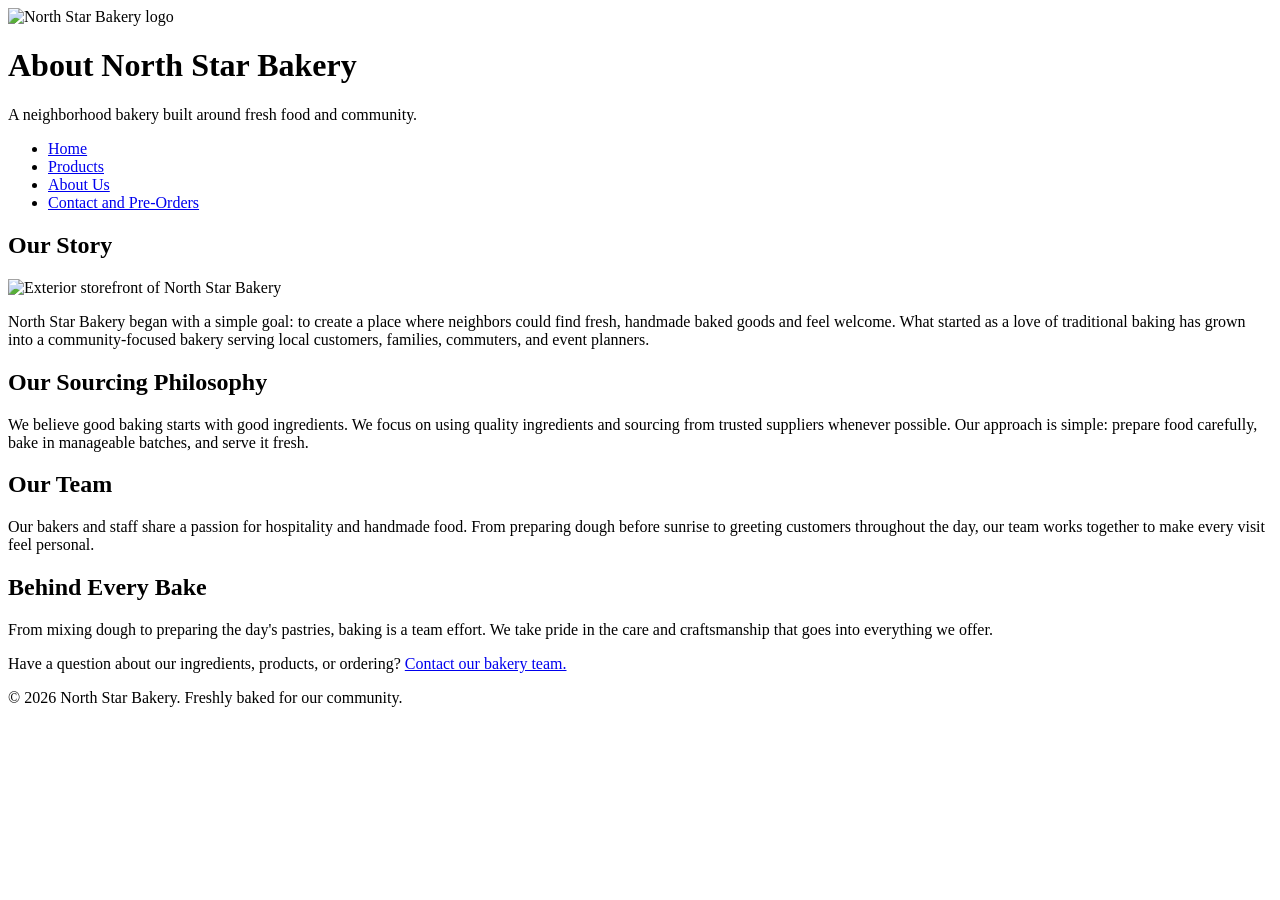
==== index.html @ 99250899 "Rename About to index.html" ====
<link rel="stylesheet" href="styles.css">

<!DOCTYPE html>

<html lang="en">

<head>

    <meta charset="UTF-8">

    <meta name="viewport" content="width=device-width, initial-scale=1.0">

    <title>North Star Bakery | About Us</title>

</head>

<body>

    <header>

        <img src="bakery-logo.png" alt="North Star Bakery logo">

        <h1>About North Star Bakery</h1>

        <p>A neighborhood bakery built around fresh food and community.</p>

        <nav>

            <ul>

                <li><a href="index.html">Home</a></li>

                <li><a href="products.html">Products</a></li>

                <li><a href="about.html">About Us</a></li>

                <li><a href="contact.html">Contact and Pre-Orders</a></li>

            </ul>

        </nav>

    </header>

    <main>

        <section>

            <h2>Our Story</h2>

            <img src="bakery-storefront.jpg"

                 alt="Exterior storefront of North Star Bakery">

            <p>

                North Star Bakery began with a simple goal: to create a place

                where neighbors could find fresh, handmade baked goods and

                feel welcome. What started as a love of traditional baking has

                grown into a community-focused bakery serving local customers,

                families, commuters, and event planners.

            </p>

        </section>

        <section>

            <h2>Our Sourcing Philosophy</h2>

            <p>

                We believe good baking starts with good ingredients. We focus

                on using quality ingredients and sourcing from trusted suppliers

                whenever possible. Our approach is simple: prepare food

                carefully, bake in manageable batches, and serve it fresh.

            </p>

        </section>

        <section>

            <h2>Our Team</h2>

            <p>

                Our bakers and staff share a passion for hospitality and

                handmade food. From preparing dough before sunrise to greeting

                customers throughout the day, our team works together to make

                every visit feel personal.

            </p>

        </section>

        <section>

            <h2>Behind Every Bake</h2>

            <p>

                From mixing dough to preparing the day's pastries, baking is a

                team effort. We take pride in the care and craftsmanship that

                goes into everything we offer.

            </p>

            <p>

                Have a question about our ingredients, products, or ordering?

                <a href="contact.html">Contact our bakery team.</a>

            </p>

        </section>

    </main>

    <footer>

        <p>© 2026 North Star Bakery. Freshly baked for our community.</p>

    </footer>

</body>

</html>
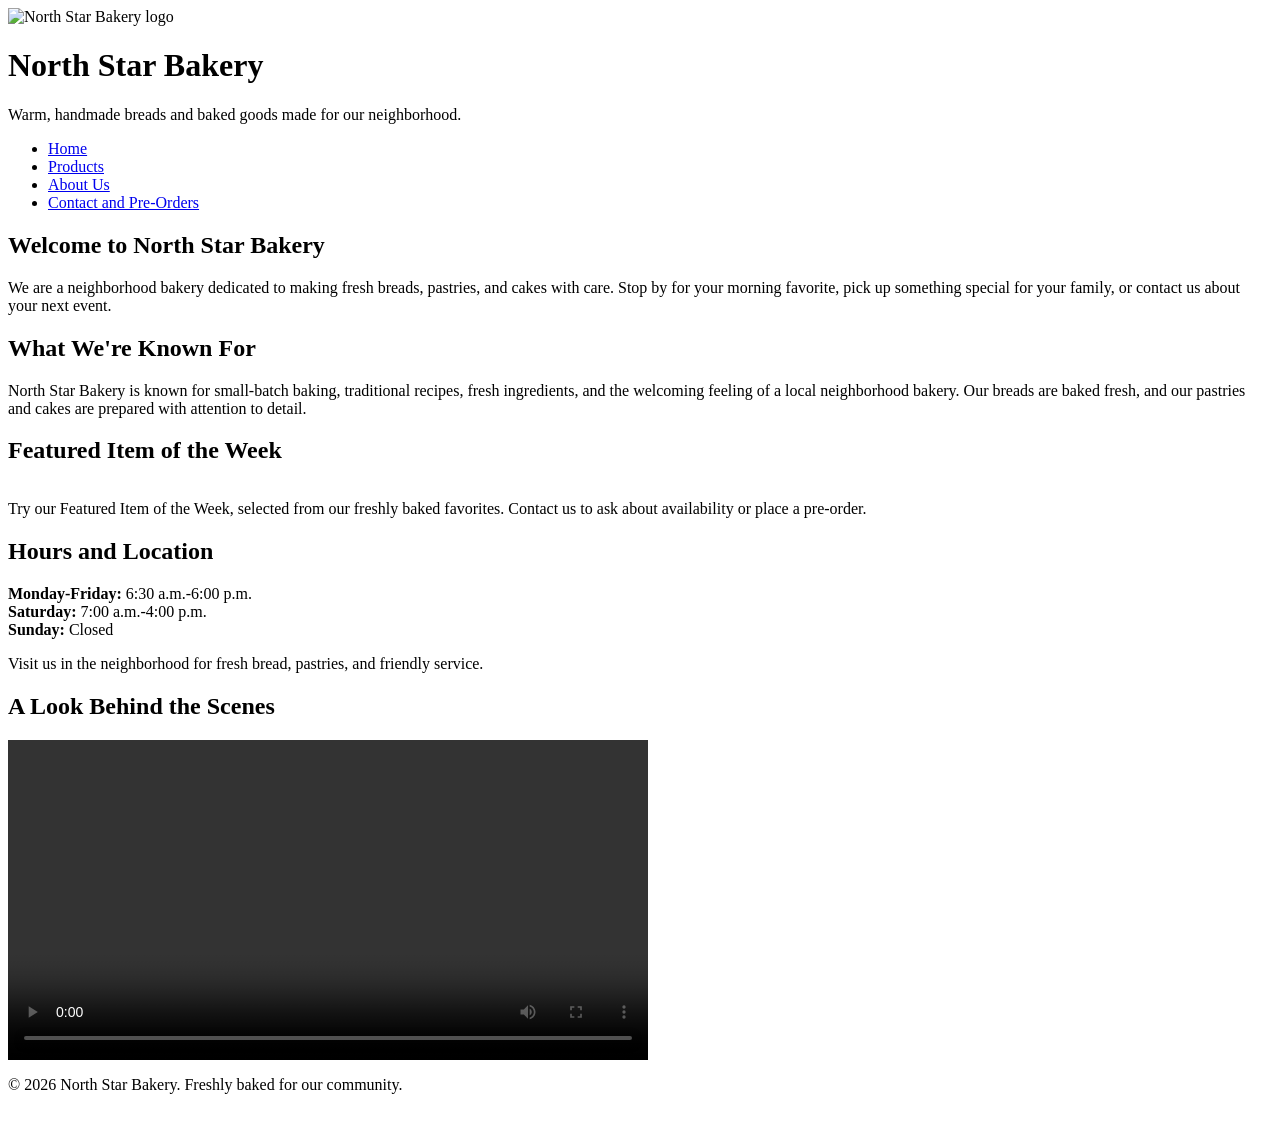
==== commit 6e7453aa: "Rename Html Code to index.html" ====
--- a/index.html
+++ b/index.html
@@ -10,7 +10,7 @@
 
     <meta name="viewport" content="width=device-width, initial-scale=1.0">
 
-    <title>North Star Bakery | About Us</title>
+    <title>North Star Bakery | Home</title>
 
 </head>
 
@@ -20,9 +20,9 @@
 
         <img src="bakery-logo.png" alt="North Star Bakery logo">
 
-        <h1>About North Star Bakery</h1>
+        <h1>North Star Bakery</h1>
 
-        <p>A neighborhood bakery built around fresh food and community.</p>
+        <p>Warm, handmade breads and baked goods made for our neighborhood.</p>
 
         <nav>
 
@@ -46,23 +46,17 @@
 
         <section>
 
-            <h2>Our Story</h2>
-
-            <img src="bakery-storefront.jpg"
-
-                 alt="Exterior storefront of North Star Bakery">
+            <h2>Welcome to North Star Bakery</h2>
 
             <p>
 
-                North Star Bakery began with a simple goal: to create a place
+                We are a neighborhood bakery dedicated to making fresh breads,
 
-                where neighbors could find fresh, handmade baked goods and
+                pastries, and cakes with care. Stop by for your morning favorite,
 
-                feel welcome. What started as a love of traditional baking has
+                pick up something special for your family, or contact us about
 
-                grown into a community-focused bakery serving local customers,
-
-                families, commuters, and event planners.
+                your next event.
 
             </p>
 
@@ -70,17 +64,17 @@
 
         <section>
 
-            <h2>Our Sourcing Philosophy</h2>
+            <h2>What We're Known For</h2>
 
             <p>
 
-                We believe good baking starts with good ingredients. We focus
+                North Star Bakery is known for small-batch baking, traditional
 
-                on using quality ingredients and sourcing from trusted suppliers
+                recipes, fresh ingredients, and the welcoming feeling of a local
 
-                whenever possible. Our approach is simple: prepare food
+                neighborhood bakery. Our breads are baked fresh, and our pastries
 
-                carefully, bake in manageable batches, and serve it fresh.
+                and cakes are prepared with attention to detail.
 
             </p>
 
@@ -88,17 +82,27 @@
 
         <section>
 
-            <h2>Our Team</h2>
+            <h2>Featured Item of the Week</h2>
+
+            <picture>
+
+                <source media="(min-width: 800px)" srcset="bakery-feature-large.jpg">
+
+                <source media="(max-width: 799px)" srcset="bakery-feature-small.jpg">
+
+                <img src="bakery-feature-small.jpg"
+
+                     alt="Featured freshly baked bakery item displayed for customers">
+
+            </picture>
 
             <p>
 
-                Our bakers and staff share a passion for hospitality and
+                Try our Featured Item of the Week, selected from our freshly
 
-                handmade food. From preparing dough before sunrise to greeting
+                baked favorites. Contact us to ask about availability or place
 
-                customers throughout the day, our team works together to make
-
-                every visit feel personal.
+                a pre-order.
 
             </p>
 
@@ -106,25 +110,41 @@
 
         <section>
 
-            <h2>Behind Every Bake</h2>
+            <h2>Hours and Location</h2>
 
             <p>
 
-                From mixing dough to preparing the day's pastries, baking is a
+                <strong>Monday-Friday:</strong> 6:30 a.m.-6:00 p.m.<br>
 
-                team effort. We take pride in the care and craftsmanship that
+                <strong>Saturday:</strong> 7:00 a.m.-4:00 p.m.<br>
 
-                goes into everything we offer.
+                <strong>Sunday:</strong> Closed
 
             </p>
 
             <p>
 
-                Have a question about our ingredients, products, or ordering?
+                Visit us in the neighborhood for fresh bread, pastries, and
 
-                <a href="contact.html">Contact our bakery team.</a>
+                friendly service.
 
             </p>
+
+        </section>
+
+        <section>
+
+            <h2>A Look Behind the Scenes</h2>
+
+            <video controls width="640">
+
+                <source src="bakery-behind-scenes.mp4" type="video/mp4">
+
+                Your browser does not support HTML video. Please visit North
+
+                Star Bakery in person or contact us for more information.
+
+            </video>
 
         </section>
 
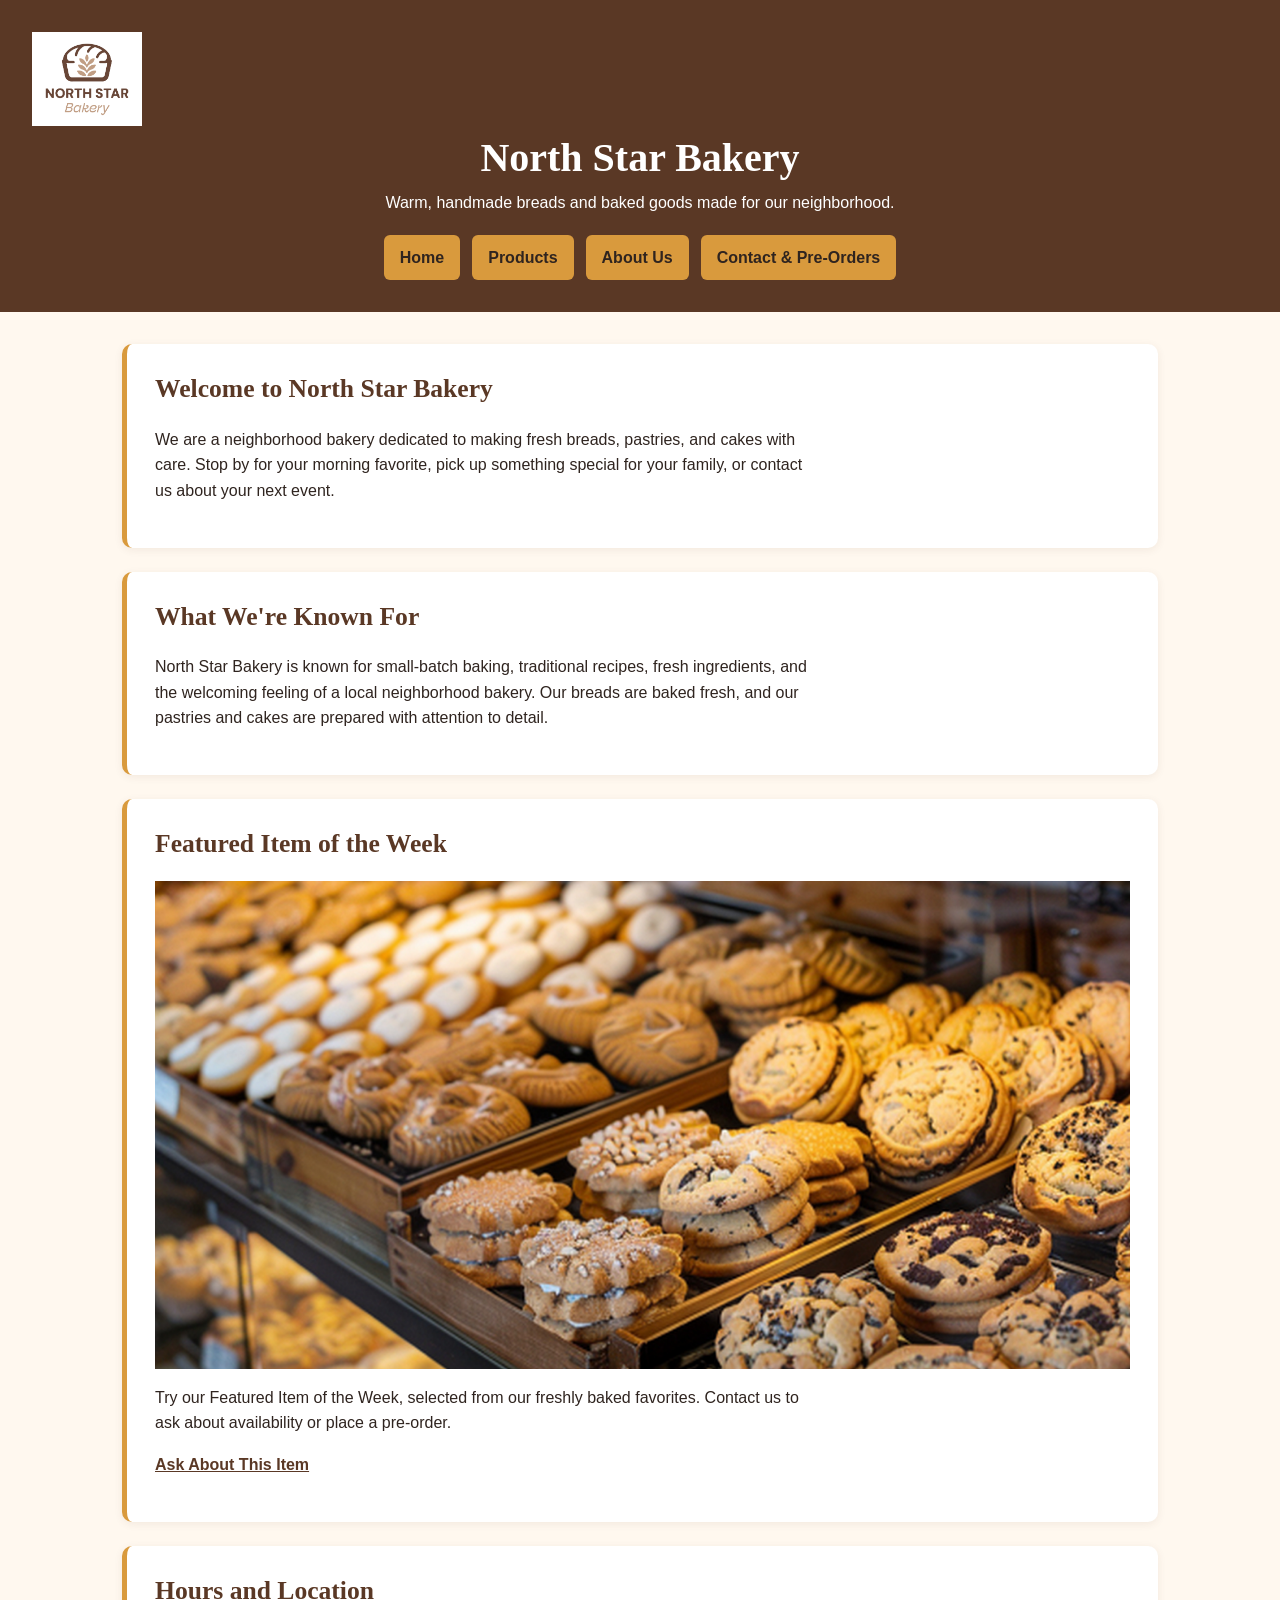
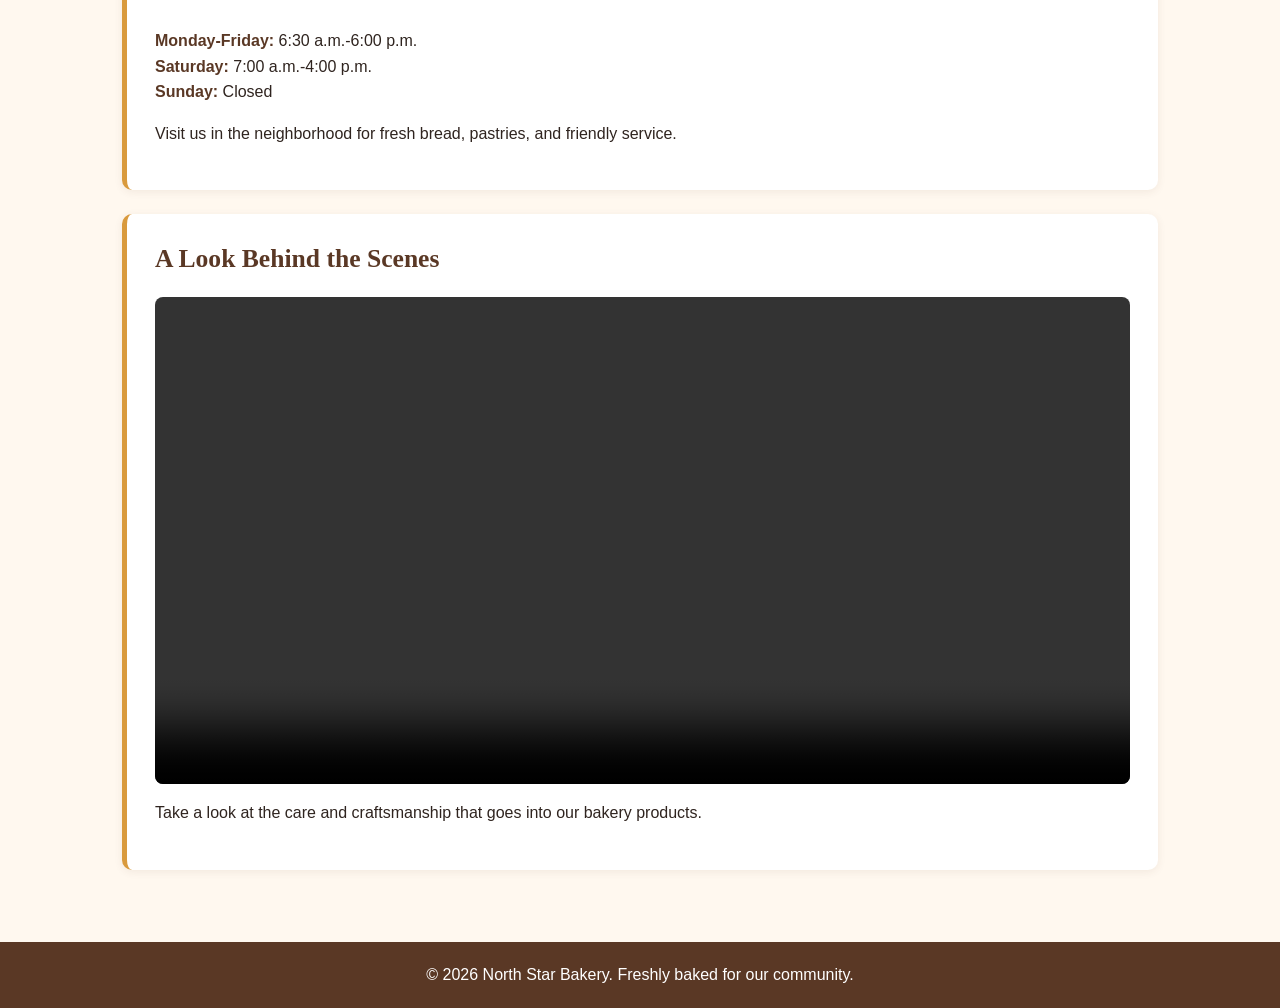
==== commit 6d948c21: "Update index.html" ====
--- a/index.html
+++ b/index.html
@@ -1,158 +1,128 @@
-<link rel="stylesheet" href="styles.css">
-
 <!DOCTYPE html>
-
 <html lang="en">
 
 <head>
-
     <meta charset="UTF-8">
-
     <meta name="viewport" content="width=device-width, initial-scale=1.0">
-
+    <meta name="description" content="North Star Bakery offers fresh breads, pastries, cakes, and pre-order services.">
     <title>North Star Bakery | Home</title>
-
+    <link rel="stylesheet" href="styles.css">
 </head>
 
 <body>
 
-    <header>
+<header>
+    <img src="bakery-logo_c.png" alt="North Star Bakery logo">
 
-        <img src="bakery-logo.png" alt="North Star Bakery logo">
+    <h1>North Star Bakery</h1>
 
-        <h1>North Star Bakery</h1>
+    <p>
+        Warm, handmade breads and baked goods made for our neighborhood.
+    </p>
 
-        <p>Warm, handmade breads and baked goods made for our neighborhood.</p>
+    <nav>
+        <ul>
+            <li><a href="index.html">Home</a></li>
+            <li><a href="products.html">Products</a></li>
+            <li><a href="about.html">About Us</a></li>
+            <li><a href="contact.html">Contact &amp; Pre-Orders</a></li>
+        </ul>
+    </nav>
+</header>
 
-        <nav>
+<main>
 
-            <ul>
+    <section>
+        <h2>Welcome to North Star Bakery</h2>
 
-                <li><a href="index.html">Home</a></li>
+        <p>
+            We are a neighborhood bakery dedicated to making fresh breads,
+            pastries, and cakes with care. Stop by for your morning favorite,
+            pick up something special for your family, or contact us about
+            your next event.
+        </p>
+    </section>
 
-                <li><a href="products.html">Products</a></li>
+    <section>
+        <h2>What We're Known For</h2>
 
-                <li><a href="about.html">About Us</a></li>
+        <p>
+            North Star Bakery is known for small-batch baking, traditional
+            recipes, fresh ingredients, and the welcoming feeling of a local
+            neighborhood bakery. Our breads are baked fresh, and our pastries
+            and cakes are prepared with attention to detail.
+        </p>
+    </section>
 
-                <li><a href="contact.html">Contact and Pre-Orders</a></li>
+    <section>
+        <h2>Featured Item of the Week</h2>
 
-            </ul>
+        <picture>
+            <source
+                media="(min-width: 800px)"
+                srcset="bakery-feature-large_c.png">
 
-        </nav>
+            <source
+                media="(max-width: 799px)"
+                srcset="bakery-feature-small_c.png">
 
-    </header>
+            <img
+                src="bakery-feature-small_c.png"
+                alt="Featured freshly baked bakery item">
+        </picture>
 
-    <main>
+        <p>
+            Try our Featured Item of the Week, selected from our freshly
+            baked favorites. Contact us to ask about availability or place
+            a pre-order.
+        </p>
 
-        <section>
+        <p>
+            <a class="button-link" href="contact.html">
+                Ask About This Item
+            </a>
+        </p>
+    </section>
 
-            <h2>Welcome to North Star Bakery</h2>
+    <section>
+        <h2>Hours and Location</h2>
 
-            <p>
+        <p>
+            <strong>Monday-Friday:</strong> 6:30 a.m.-6:00 p.m.<br>
+            <strong>Saturday:</strong> 7:00 a.m.-4:00 p.m.<br>
+            <strong>Sunday:</strong> Closed
+        </p>
 
-                We are a neighborhood bakery dedicated to making fresh breads,
+        <p>
+            Visit us in the neighborhood for fresh bread, pastries,
+            and friendly service.
+        </p>
+    </section>
 
-                pastries, and cakes with care. Stop by for your morning favorite,
+    <section>
+        <h2>A Look Behind the Scenes</h2>
 
-                pick up something special for your family, or contact us about
+        <video controls>
+            <source src="bakery-behind-scenes.mp4" type="video/mp4">
+            Your browser does not support HTML video.
+        </video>
 
-                your next event.
+        <p>
+            Take a look at the care and craftsmanship that goes into
+            our bakery products.
+        </p>
+    </section>
 
-            </p>
+</main>
 
-        </section>
+<footer>
+    <p>
+        &copy; 2026 North Star Bakery. Freshly baked for our community.
+    </p>
+</footer>
 
-        <section>
-
-            <h2>What We're Known For</h2>
-
-            <p>
-
-                North Star Bakery is known for small-batch baking, traditional
-
-                recipes, fresh ingredients, and the welcoming feeling of a local
-
-                neighborhood bakery. Our breads are baked fresh, and our pastries
-
-                and cakes are prepared with attention to detail.
-
-            </p>
-
-        </section>
-
-        <section>
-
-            <h2>Featured Item of the Week</h2>
-
-            <picture>
-
-                <source media="(min-width: 800px)" srcset="bakery-feature-large.jpg">
-
-                <source media="(max-width: 799px)" srcset="bakery-feature-small.jpg">
-
-                <img src="bakery-feature-small.jpg"
-
-                     alt="Featured freshly baked bakery item displayed for customers">
-
-            </picture>
-
-            <p>
-
-                Try our Featured Item of the Week, selected from our freshly
-
-                baked favorites. Contact us to ask about availability or place
-
-                a pre-order.
-
-            </p>
-
-        </section>
-
-        <section>
-
-            <h2>Hours and Location</h2>
-
-            <p>
-
-                <strong>Monday-Friday:</strong> 6:30 a.m.-6:00 p.m.<br>
-
-                <strong>Saturday:</strong> 7:00 a.m.-4:00 p.m.<br>
-
-                <strong>Sunday:</strong> Closed
-
-            </p>
-
-            <p>
-
-                Visit us in the neighborhood for fresh bread, pastries, and
-
-                friendly service.
-
-            </p>
-
-        </section>
-
-        <section>
-
-            <h2>A Look Behind the Scenes</h2>
-
-            <video controls width="640">
-
-                <source src="bakery-behind-scenes.mp4" type="video/mp4">
-
-                Your browser does not support HTML video. Please visit North
-
-                Star Bakery in person or contact us for more information.
-
-            </video>
-
-        </section>
-
-    </main>
-
-    <footer>
-
-        <p>© 2026 North Star Bakery. Freshly baked for our community.</p>
+</body>
+</html>
 
     </footer>
 
--- a/styles.css
+++ b/styles.css
@@ -0,0 +1,306 @@
+/* =========================================
+   North Star Bakery - Touchstone 3
+   Visual Design System
+   ========================================= */
+
+/* ---------- Color Palette ----------
+   Cream:       #FFF8EF
+   Brown:       #5A3825
+   Gold:        #D99A3D
+   Dark text:   #2F241F
+--------------------------------------- */
+
+:root {
+    --cream: #FFF8EF;
+    --brown: #5A3825;
+    --gold: #D99A3D;
+    --dark: #2F241F;
+    --white: #FFFFFF;
+}
+
+/* ---------- Base Styles ---------- */
+
+* {
+    box-sizing: border-box;
+}
+
+html {
+    font-size: 16px;
+    scroll-behavior: smooth;
+}
+
+body {
+    margin: 0;
+    background-color: var(--cream);
+    color: var(--dark);
+    font-family: Arial, Helvetica, sans-serif;
+    line-height: 1.6;
+}
+
+/* ---------- Header ---------- */
+
+header {
+    background-color: var(--brown);
+    color: var(--white);
+    text-align: center;
+    padding: 1.5rem 1rem;
+}
+
+header img {
+    width: 110px;
+    height: auto;
+    margin-bottom: 0.5rem;
+}
+
+header h1 {
+    margin: 0;
+    font-family: Georgia, "Times New Roman", serif;
+    font-size: 2rem;
+    line-height: 1.2;
+}
+
+header p {
+    margin: 0.5rem auto 1.25rem;
+    max-width: 650px;
+}
+
+/* ---------- Navigation ---------- */
+
+nav ul {
+    display: flex;
+    flex-direction: column;
+    align-items: stretch;
+    gap: 0.5rem;
+    list-style: none;
+    padding: 0;
+    margin: 0;
+}
+
+nav a {
+    display: block;
+    padding: 0.7rem 1rem;
+    background-color: var(--gold);
+    color: var(--dark);
+    text-decoration: none;
+    font-weight: bold;
+    border-radius: 6px;
+}
+
+nav a:hover,
+nav a:focus {
+    background-color: var(--white);
+    color: var(--brown);
+}
+
+/* ---------- Main Content ---------- */
+
+main {
+    width: 100%;
+    max-width: 1100px;
+    margin: 0 auto;
+    padding: 1rem;
+}
+
+section {
+    background-color: var(--white);
+    margin-bottom: 1.25rem;
+    padding: 1.25rem;
+    border-radius: 10px;
+    border-left: 5px solid var(--gold);
+    box-shadow: 0 2px 8px rgba(90, 56, 37, 0.08);
+}
+
+h2 {
+    margin-top: 0;
+    color: var(--brown);
+    font-family: Georgia, "Times New Roman", serif;
+    font-size: 1.6rem;
+    line-height: 1.3;
+}
+
+p {
+    max-width: 75ch;
+}
+
+strong {
+    color: var(--brown);
+}
+
+/* ---------- Images ---------- */
+
+img {
+    max-width: 100%;
+    height: auto;
+    display: block;
+}
+
+figure {
+    margin: 1rem 0;
+}
+
+figure img {
+    width: 100%;
+    border-radius: 8px;
+}
+
+figcaption {
+    margin-top: 0.5rem;
+    color: var(--brown);
+    font-style: italic;
+}
+
+/* ---------- Video ---------- */
+
+video {
+    width: 100%;
+    height: auto;
+    display: block;
+    border-radius: 8px;
+}
+
+/* ---------- Links ---------- */
+
+a {
+    color: var(--brown);
+}
+
+main a {
+    font-weight: bold;
+}
+
+main a:hover,
+main a:focus {
+    color: var(--gold);
+}
+
+/* ---------- Forms ---------- */
+
+form {
+    width: 100%;
+}
+
+fieldset {
+    margin: 0 0 1.25rem;
+    padding: 1rem;
+    border: 2px solid var(--gold);
+    border-radius: 8px;
+}
+
+legend {
+    padding: 0 0.5rem;
+    color: var(--brown);
+    font-family: Georgia, "Times New Roman", serif;
+    font-weight: bold;
+}
+
+label {
+    display: block;
+    margin-bottom: 0.35rem;
+    color: var(--brown);
+    font-weight: bold;
+}
+
+input,
+select,
+textarea {
+    width: 100%;
+    padding: 0.75rem;
+    border: 1px solid #9A806D;
+    border-radius: 5px;
+    background-color: var(--white);
+    color: var(--dark);
+    font: inherit;
+}
+
+textarea {
+    min-height: 120px;
+    resize: vertical;
+}
+
+input:focus,
+select:focus,
+textarea:focus {
+    outline: 3px solid rgba(217, 154, 61, 0.35);
+    border-color: var(--brown);
+}
+
+button {
+    width: 100%;
+    padding: 0.8rem 1.2rem;
+    border: none;
+    border-radius: 6px;
+    background-color: var(--brown);
+    color: var(--white);
+    font: inherit;
+    font-weight: bold;
+    cursor: pointer;
+}
+
+button:hover,
+button:focus {
+    background-color: var(--gold);
+    color: var(--dark);
+}
+
+/* ---------- Footer ---------- */
+
+footer {
+    background-color: var(--brown);
+    color: var(--white);
+    text-align: center;
+    padding: 1.25rem;
+    margin-top: 1rem;
+}
+
+footer p {
+    margin: 0 auto;
+}
+
+/* =========================================
+   Larger Screens
+   ========================================= */
+
+@media (min-width: 700px) {
+
+    header {
+        padding: 2rem;
+    }
+
+    header h1 {
+        font-size: 2.5rem;
+    }
+
+    nav ul {
+        flex-direction: row;
+        justify-content: center;
+        flex-wrap: wrap;
+        gap: 0.75rem;
+    }
+
+    nav a {
+        padding: 0.6rem 1rem;
+    }
+
+    main {
+        padding: 2rem;
+    }
+
+    section {
+        padding: 1.75rem;
+        margin-bottom: 1.5rem;
+    }
+
+    .form-row {
+        display: flex;
+        gap: 1rem;
+    }
+
+    .form-row > p {
+        flex: 1;
+    }
+
+    button {
+        width: auto;
+        min-width: 160px;
+    }
+}
